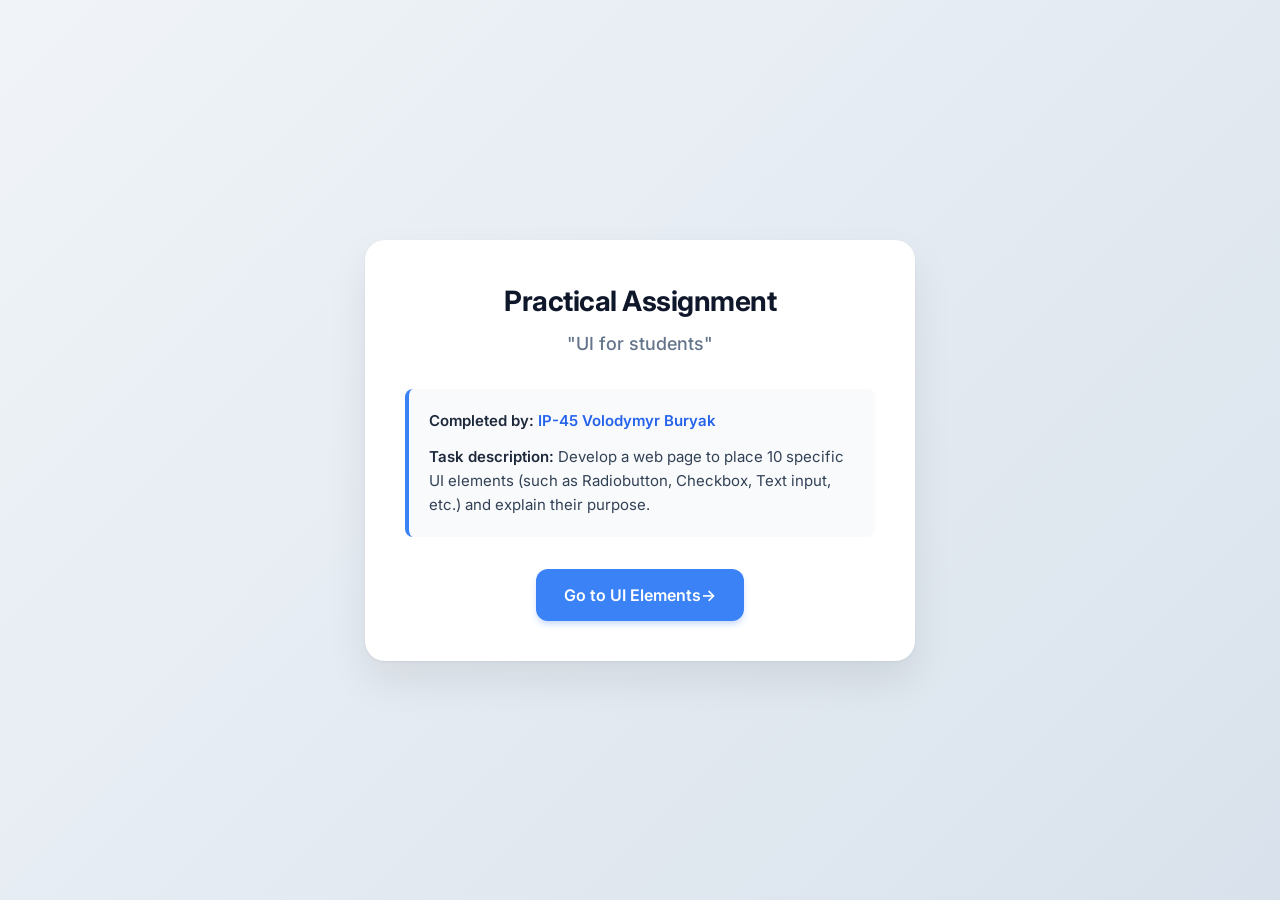
==== index.html @ 64c289be "Moved the index.html file to root and update back button link in elements.html" ====
<!DOCTYPE html>
<html lang="en">
<head>
    <meta charset="UTF-8">
    <meta name="viewport" content="width=device-width, initial-scale=1.0">
    <title>Home - UI for students</title>
    <link rel="preconnect" href="https://fonts.googleapis.com">
    <link rel="preconnect" href="https://fonts.gstatic.com" crossorigin>
    <link href="https://fonts.googleapis.com/css2?family=Inter:wght@400;500;600;700&display=swap" rel="stylesheet">
    <link rel="stylesheet" href="/src/css/reset.css">
    <link rel="stylesheet" href="/src/css/index.css">
</head>
<body>
    <div class="main-card">
        <header class="header">
            <h1>Practical Assignment</h1>
            <h2>"UI for students"</h2>
        </header>
        <main class="content">
            <div class="info">
                <p><strong>Completed by:</strong> <span class="highlight">IP-45 Volodymyr Buryak</span></p>
                <p><strong>Task description:</strong> Develop a web page to place 10 specific UI elements (such as Radiobutton, Checkbox, Text input, etc.) and explain their purpose.</p>
            </div>
            <div class="action-section">
                <a href="/src/pages/elements.html" class="nav-button">
                    Go to UI Elements <span class="arrow">&rarr;</span>
                </a>
            </div>
        </main>
    </div>
</body>
</html>
---- src/css/index.css ----
body {
    font-family: 'Inter', sans-serif;
    background: linear-gradient(135deg, #f0f4f8 0%, #d9e2ec 100%);
    color: #334155;
    display: flex;
    align-items: center;
    justify-content: center;
    min-height: 100vh;
    padding: 20px;
}

.main-card {
    background-color: #ffffff;
    width: 100%;
    max-width: 550px;
    border-radius: 20px;
    box-shadow: 0 20px 40px rgba(0, 0, 0, 0.08), 0 1px 3px rgba(0, 0, 0, 0.05);
    padding: 40px;
}

.header {
    text-align: center;
    margin-bottom: 32px;
}

.header h1 {
    font-size: 28px;
    font-weight: 700;
    color: #0f172a;
    margin-bottom: 8px;
    letter-spacing: -0.5px;
}

.header h2 {
    font-size: 18px;
    font-weight: 500;
    color: #64748b;
}

.info {
    background-color: #f8fafc;
    border-left: 4px solid #3b82f6;
    border-radius: 8px;
    padding: 20px;
    margin-bottom: 32px;
}

.info p {
    font-size: 15px;
    line-height: 1.6;
    margin-bottom: 12px;
}

.info p:last-child {
    margin-bottom: 0;
}

.info strong {
    font-weight: 600;
    color: #1e293b;
}

.highlight {
    color: #2563eb;
    font-weight: 600;
}

.action-section {
    display: flex;
    justify-content: center;
}

.nav-button {
    display: inline-flex;
    align-items: center;
    background-color: #3b82f6;
    color: #ffffff;
    font-size: 16px;
    font-weight: 600;
    padding: 14px 28px;
    border-radius: 12px;
    box-shadow: 0 4px 6px -1px rgba(59, 130, 246, 0.3);
    transition: background-color 0.2s ease;
}

.nav-button:hover {
    background-color: #2563eb;
}

@media (max-width: 480px) {
    .main-card {
        padding: 24px;
    }

    .header h1 {
        font-size: 24px;
    }

    .nav-button {
        width: 100%;
        justify-content: center;
    }
}
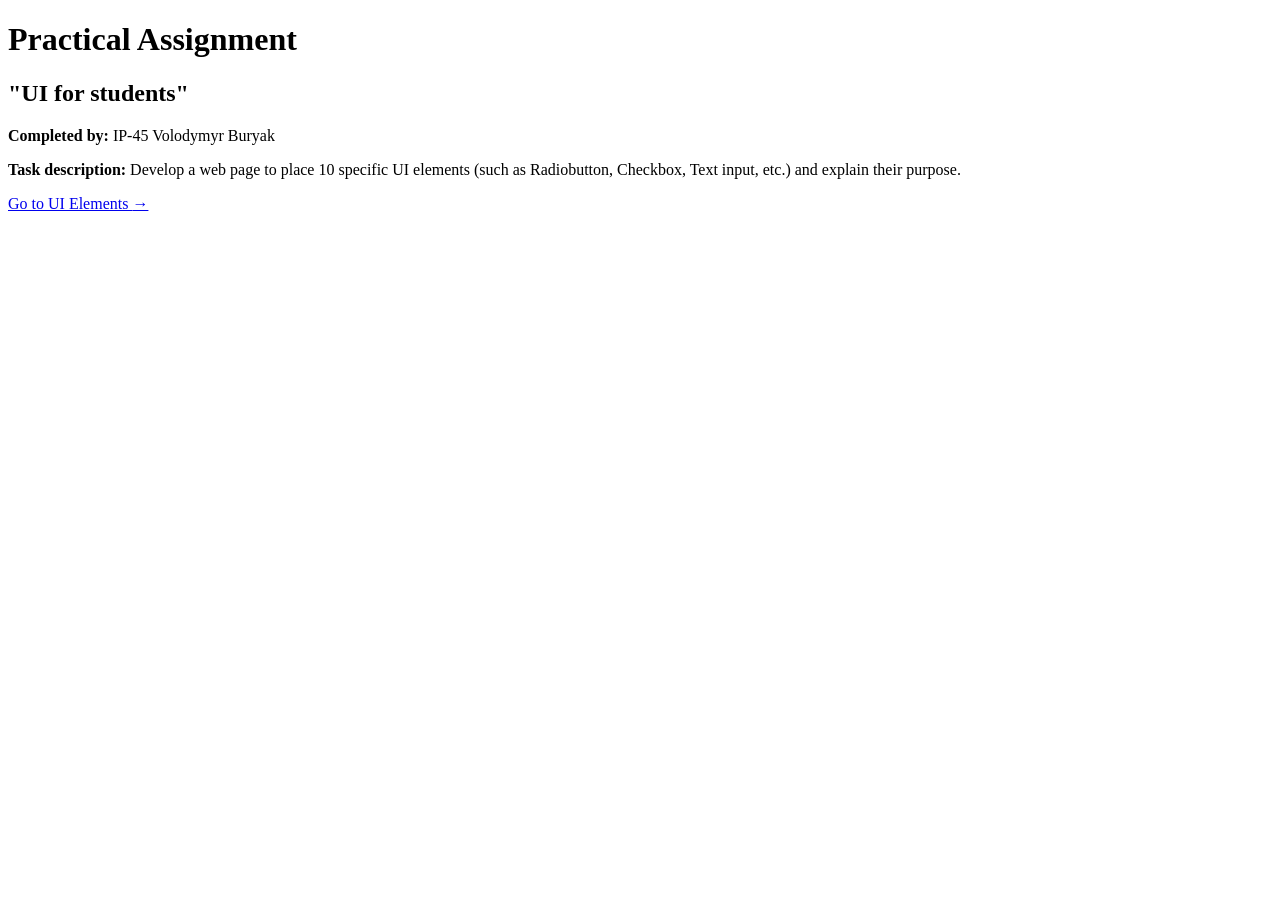
==== commit 221b4271: "Update file paths in elements.html and index.html for correct resource linking" ====
--- a/index.html
+++ b/index.html
@@ -7,8 +7,8 @@
     <link rel="preconnect" href="https://fonts.googleapis.com">
     <link rel="preconnect" href="https://fonts.gstatic.com" crossorigin>
     <link href="https://fonts.googleapis.com/css2?family=Inter:wght@400;500;600;700&display=swap" rel="stylesheet">
-    <link rel="stylesheet" href="/src/css/reset.css">
-    <link rel="stylesheet" href="/src/css/index.css">
+    <link rel="stylesheet" href="./css/reset.css">
+    <link rel="stylesheet" href="./css/index.css">
 </head>
 <body>
     <div class="main-card">
@@ -22,7 +22,7 @@
                 <p><strong>Task description:</strong> Develop a web page to place 10 specific UI elements (such as Radiobutton, Checkbox, Text input, etc.) and explain their purpose.</p>
             </div>
             <div class="action-section">
-                <a href="/src/pages/elements.html" class="nav-button">
+                <a href="./src/pages/elements.html" class="nav-button">
                     Go to UI Elements <span class="arrow">&rarr;</span>
                 </a>
             </div>
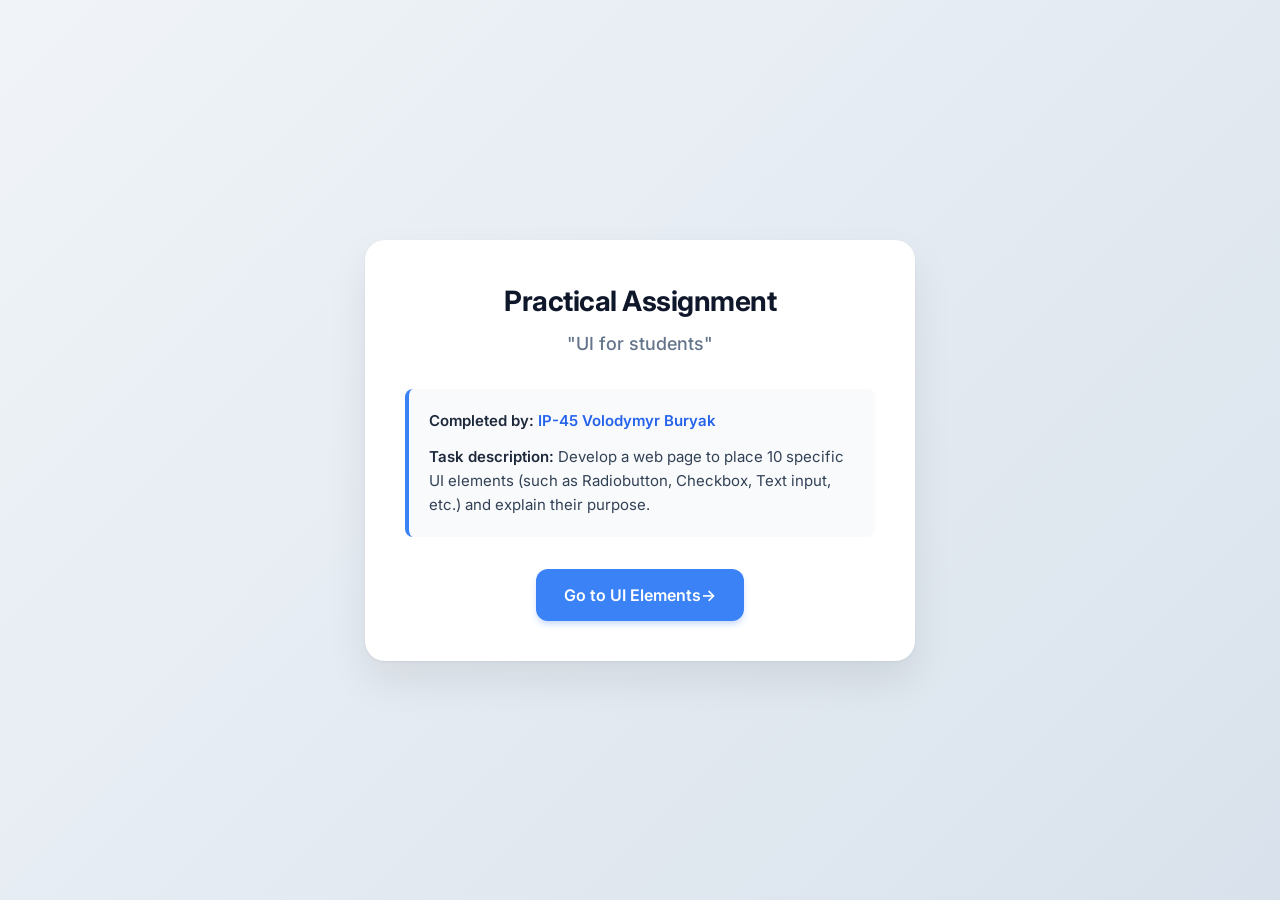
==== commit d87d7731: "Update stylesheet paths in index.html for correct resource linking" ====
--- a/index.html
+++ b/index.html
@@ -7,8 +7,8 @@
     <link rel="preconnect" href="https://fonts.googleapis.com">
     <link rel="preconnect" href="https://fonts.gstatic.com" crossorigin>
     <link href="https://fonts.googleapis.com/css2?family=Inter:wght@400;500;600;700&display=swap" rel="stylesheet">
-    <link rel="stylesheet" href="./css/reset.css">
-    <link rel="stylesheet" href="./css/index.css">
+    <link rel="stylesheet" href="./src/css/reset.css">
+    <link rel="stylesheet" href="./src/css/index.css">
 </head>
 <body>
     <div class="main-card">
--- a/src/css/index.css
+++ b/src/css/index.css
@@ -0,0 +1,103 @@
+body {
+    font-family: 'Inter', sans-serif;
+    background: linear-gradient(135deg, #f0f4f8 0%, #d9e2ec 100%);
+    color: #334155;
+    display: flex;
+    align-items: center;
+    justify-content: center;
+    min-height: 100vh;
+    padding: 20px;
+}
+
+.main-card {
+    background-color: #ffffff;
+    width: 100%;
+    max-width: 550px;
+    border-radius: 20px;
+    box-shadow: 0 20px 40px rgba(0, 0, 0, 0.08), 0 1px 3px rgba(0, 0, 0, 0.05);
+    padding: 40px;
+}
+
+.header {
+    text-align: center;
+    margin-bottom: 32px;
+}
+
+.header h1 {
+    font-size: 28px;
+    font-weight: 700;
+    color: #0f172a;
+    margin-bottom: 8px;
+    letter-spacing: -0.5px;
+}
+
+.header h2 {
+    font-size: 18px;
+    font-weight: 500;
+    color: #64748b;
+}
+
+.info {
+    background-color: #f8fafc;
+    border-left: 4px solid #3b82f6;
+    border-radius: 8px;
+    padding: 20px;
+    margin-bottom: 32px;
+}
+
+.info p {
+    font-size: 15px;
+    line-height: 1.6;
+    margin-bottom: 12px;
+}
+
+.info p:last-child {
+    margin-bottom: 0;
+}
+
+.info strong {
+    font-weight: 600;
+    color: #1e293b;
+}
+
+.highlight {
+    color: #2563eb;
+    font-weight: 600;
+}
+
+.action-section {
+    display: flex;
+    justify-content: center;
+}
+
+.nav-button {
+    display: inline-flex;
+    align-items: center;
+    background-color: #3b82f6;
+    color: #ffffff;
+    font-size: 16px;
+    font-weight: 600;
+    padding: 14px 28px;
+    border-radius: 12px;
+    box-shadow: 0 4px 6px -1px rgba(59, 130, 246, 0.3);
+    transition: background-color 0.2s ease;
+}
+
+.nav-button:hover {
+    background-color: #2563eb;
+}
+
+@media (max-width: 480px) {
+    .main-card {
+        padding: 24px;
+    }
+
+    .header h1 {
+        font-size: 24px;
+    }
+
+    .nav-button {
+        width: 100%;
+        justify-content: center;
+    }
+}
